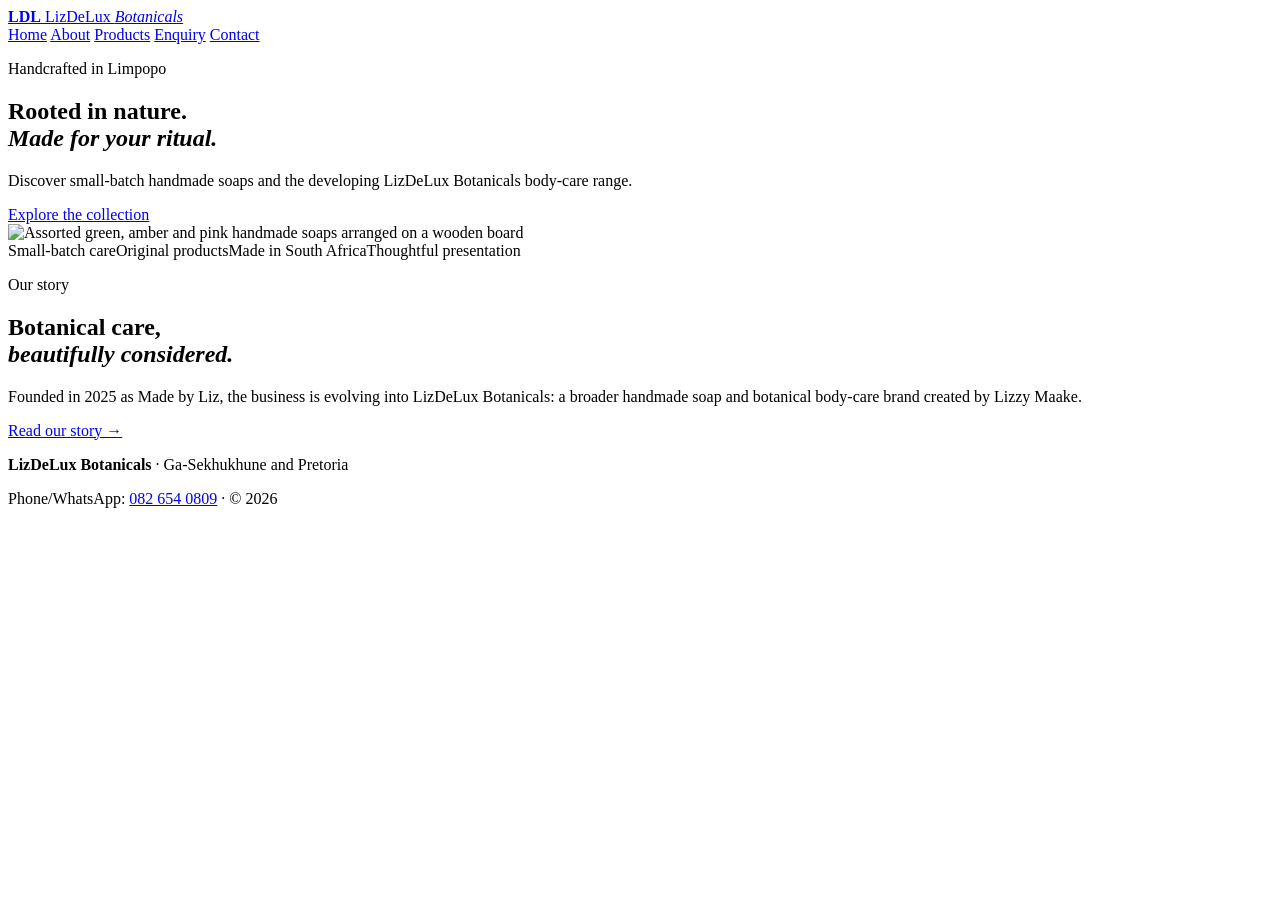
==== index.html @ 97d13563 "Add files via upload" ====
<!DOCTYPE html>
<html lang="en">
<head>
  <meta charset="UTF-8">
  <meta name="viewport" content="width=device-width, initial-scale=1.0">
  <meta name="description" content="LizDeLux Botanicals handmade soaps and developing botanical body-care range.">
  <title>LizDeLux Botanicals | Home</title>
  <link rel="stylesheet" href="css/style.css">
</head>
<body>
  <!-- Shared website header and navigation -->
  <header class="site-header">
    <a class="logo" href="index.html"><b>LDL</b> LizDeLux <em>Botanicals</em></a>
    <nav aria-label="Main navigation">
      <a class="active" href="index.html">Home</a>
      <a href="about.html">About</a>
      <a href="products.html">Products</a>
      <a href="enquiry.html">Enquiry</a>
      <a href="contact.html">Contact</a>
    </nav>
  </header>
  <main>
    <!-- Homepage hero introduces the organisation and primary action -->
    <section class="hero">
      <div class="hero-copy">
        <p class="eyebrow">Handcrafted in Limpopo</p>
        <h1>Rooted in nature.<br><em>Made for your ritual.</em></h1>
        <p>Discover small-batch handmade soaps and the developing LizDeLux Botanicals body-care range.</p>
        <a class="button" href="products.html">Explore the collection</a>
      </div>
      <img src="images/products/assorted-handmade-soaps-board.jpg" alt="Assorted green, amber and pink handmade soaps arranged on a wooden board" width="600">
    </section>
    <section class="values" aria-label="Brand values">
      <span>Small-batch care</span><span>Original products</span><span>Made in South Africa</span><span>Thoughtful presentation</span>
    </section>
    <section class="split">
      <div><p class="eyebrow">Our story</p><h2>Botanical care,<br><em>beautifully considered.</em></h2></div>
      <div><p>Founded in 2025 as Made by Liz, the business is evolving into LizDeLux Botanicals: a broader handmade soap and botanical body-care brand created by Lizzy Maake.</p><a class="link" href="about.html">Read our story →</a></div>
    </section>
  </main>
  <footer><p><b>LizDeLux Botanicals</b> · Ga-Sekhukhune and Pretoria</p><p>Phone/WhatsApp: <a href="tel:+27826540809">082 654 0809</a> · © 2026</p></footer>
</body>
</html>
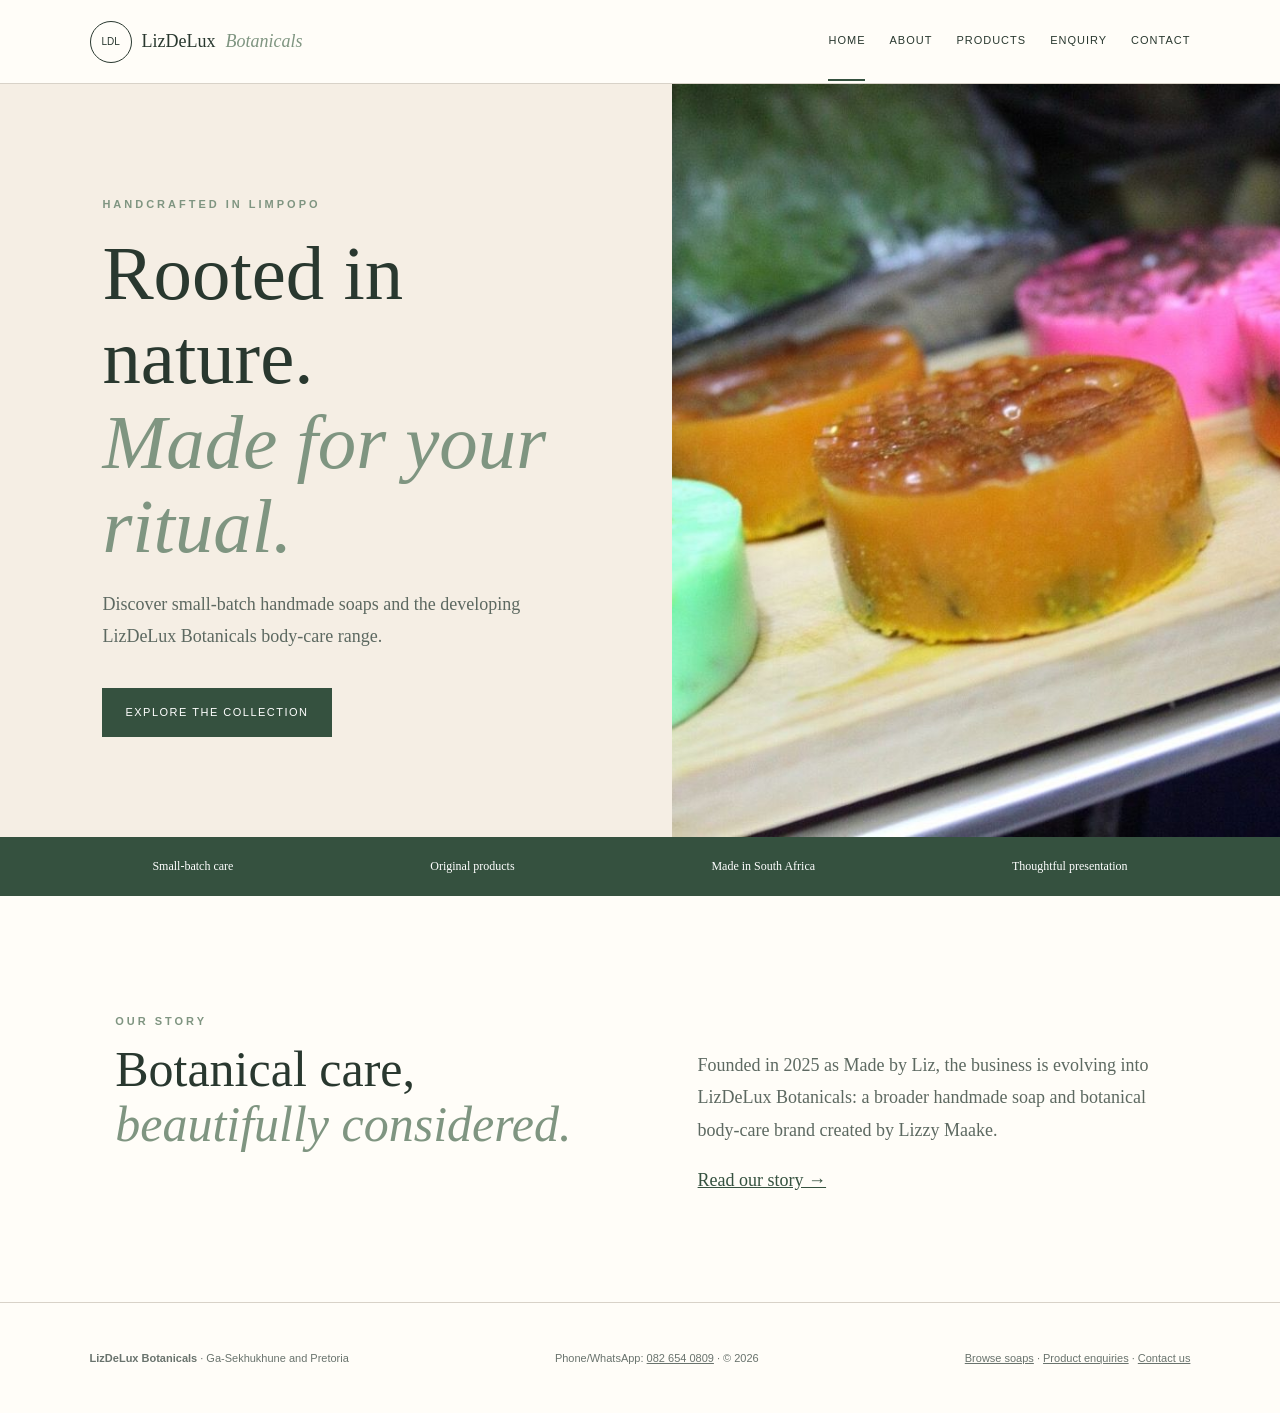
==== commit 12a0894d: "Add Part 3 interactions, validated forms, SEO and feedback review" ====
--- a/index.html
+++ b/index.html
@@ -3,23 +3,26 @@
 <head>
   <meta charset="UTF-8">
   <meta name="viewport" content="width=device-width, initial-scale=1.0">
-  <meta name="description" content="LizDeLux Botanicals handmade soaps and developing botanical body-care range.">
+  <meta name="description" content="Discover South African handmade soaps from LizDeLux Botanicals. Explore small-batch botanical soaps and enquire in Ga-Sekhukhune or Pretoria.">
   <title>LizDeLux Botanicals | Home</title>
   <link rel="stylesheet" href="css/style.css">
+  <script src="js/config.js" defer></script>
+  <script src="js/app.js" defer></script>
 </head>
 <body>
+  <a class="skip-link" href="#main">Skip to content</a>
   <!-- Shared website header and navigation -->
   <header class="site-header">
     <a class="logo" href="index.html"><b>LDL</b> LizDeLux <em>Botanicals</em></a>
     <nav aria-label="Main navigation">
-      <a class="active" href="index.html">Home</a>
+      <a class="active" aria-current="page" href="index.html">Home</a>
       <a href="about.html">About</a>
       <a href="products.html">Products</a>
       <a href="enquiry.html">Enquiry</a>
       <a href="contact.html">Contact</a>
     </nav>
   </header>
-  <main>
+  <main id="main">
     <!-- Homepage hero introduces the organisation and primary action -->
     <section class="hero">
       <div class="hero-copy">
@@ -28,7 +31,7 @@
         <p>Discover small-batch handmade soaps and the developing LizDeLux Botanicals body-care range.</p>
         <a class="button" href="products.html">Explore the collection</a>
       </div>
-      <img src="images/products/assorted-handmade-soaps-board.jpg" alt="Assorted green, amber and pink handmade soaps arranged on a wooden board" width="600">
+      <img src="images/products/assorted-handmade-soaps-board.jpg" alt="Assorted green, amber and pink handmade soaps arranged on a wooden board" fetchpriority="high" decoding="async" width="1200" height="800">
     </section>
     <section class="values" aria-label="Brand values">
       <span>Small-batch care</span><span>Original products</span><span>Made in South Africa</span><span>Thoughtful presentation</span>
@@ -38,6 +41,6 @@
       <div><p>Founded in 2025 as Made by Liz, the business is evolving into LizDeLux Botanicals: a broader handmade soap and botanical body-care brand created by Lizzy Maake.</p><a class="link" href="about.html">Read our story →</a></div>
     </section>
   </main>
-  <footer><p><b>LizDeLux Botanicals</b> · Ga-Sekhukhune and Pretoria</p><p>Phone/WhatsApp: <a href="tel:+27826540809">082 654 0809</a> · © 2026</p></footer>
+  <footer><p><b>LizDeLux Botanicals</b> · Ga-Sekhukhune and Pretoria</p><p>Phone/WhatsApp: <a href="tel:+27826540809">082 654 0809</a> · © 2026</p><p><a href="products.html">Browse soaps</a> · <a href="enquiry.html">Product enquiries</a> · <a href="contact.html">Contact us</a></p></footer>
 </body>
 </html>
--- a/css/style.css
+++ b/css/style.css
@@ -0,0 +1,140 @@
+:root {
+  --ink: #29382f;
+  --green: #35513f;
+  --sage: #7f9581;
+  --cream: #f5eee4;
+  --paper: #fffdf8;
+  --line: #d8d2c8;
+}
+
+* { box-sizing: border-box; }
+html { scroll-behavior: smooth; }
+body { margin: 0; color: var(--ink); background: var(--paper); font: 16px/1.7 Arial, sans-serif; }
+img { display: block; max-width: 100%; }
+a { color: var(--green); }
+a:focus-visible, button:focus-visible, input:focus-visible, select:focus-visible, textarea:focus-visible {
+  outline: 3px solid #b86f58;
+  outline-offset: 3px;
+}
+
+.site-header {
+  min-height: 84px;
+  padding: 0 7%;
+  display: flex;
+  align-items: center;
+  justify-content: space-between;
+  border-bottom: 1px solid var(--line);
+  background: var(--paper);
+}
+
+.logo { display: flex; align-items: center; gap: 10px; color: var(--ink); text-decoration: none; font: 18px Georgia, serif; }
+.logo b { border: 1px solid; border-radius: 50%; width: 42px; height: 42px; display: grid; place-items: center; font: 10px Arial, sans-serif; }
+.logo em { color: var(--sage); }
+nav { display: flex; gap: 24px; }
+nav a { color: var(--ink); text-decoration: none; text-transform: uppercase; letter-spacing: 1px; font-size: 11px; padding: 29px 0; border-bottom: 2px solid transparent; }
+nav a.active, nav a:hover, nav a:focus { border-color: var(--green); }
+
+.hero { min-height: 620px; display: grid; grid-template-columns: 1.05fr .95fr; background: var(--cream); }
+.hero-copy { padding: 100px 8vw; }
+.hero > img { width: 100%; height: 100%; min-height: 620px; object-fit: cover; }
+.eyebrow { text-transform: uppercase; letter-spacing: 3px; font-size: 11px; font-weight: bold; color: var(--sage); }
+h1, h2 { font-family: Georgia, serif; font-weight: normal; line-height: 1.1; }
+h1 { font-size: clamp(44px, 6vw, 78px); margin: 18px 0; }
+h1 em, h2 em { color: var(--sage); }
+.hero p:not(.eyebrow) { max-width: 520px; font: 18px/1.8 Georgia, serif; color: #5d6961; }
+.button { display: inline-block; background: var(--green); color: #fff; border: 0; text-decoration: none; text-transform: uppercase; letter-spacing: 1.5px; font-size: 11px; padding: 15px 23px; margin-top: 18px; cursor: pointer; }
+
+.values { background: var(--green); color: white; display: flex; justify-content: space-around; gap: 20px; padding: 22px 5%; font: 12px Georgia, serif; }
+.split { display: grid; grid-template-columns: 1fr 1fr; gap: 9vw; padding: 105px 9%; }
+.split h2 { font-size: 50px; margin: 0; }
+.split > div:last-child { font: 18px/1.8 Georgia, serif; color: #5d6961; padding-top: 30px; }
+.link { color: var(--green); }
+
+.page-hero { padding: 90px 9%; background: var(--cream); }
+.page-hero h1 { margin-bottom: 20px; }
+.page-hero > p:last-child { max-width: 700px; }
+.content { max-width: 860px; padding: 75px 9%; margin: auto; }
+.content h2 { font-size: 32px; margin-top: 45px; }
+.about-grid { display: grid; grid-template-columns: .85fr 1.15fr; gap: 5vw; align-items: start; padding: 75px 9%; }
+.about-grid > img { width: 100%; max-height: 720px; object-fit: cover; }
+.about-grid .content { padding: 0; }
+
+.cards { display: grid; grid-template-columns: repeat(3, 1fr); gap: 28px; padding: 70px 7%; }
+.cards article { border: 1px solid var(--line); background: #fff; }
+.cards article img { width: 100%; height: 330px; object-fit: cover; }
+.card-copy { padding: 22px; }
+.card-copy h2 { font-size: 27px; margin: 0 0 10px; }
+.card-copy strong { color: var(--green); font-size: 20px; }
+.planned { margin-bottom: 70px; background: var(--cream); }
+
+.contact { display: grid; grid-template-columns: 1fr 1fr; gap: 9vw; padding: 100px 9%; background: #dce5da; }
+.contact form { display: grid; gap: 10px; }
+.contact label { margin-top: 8px; font-size: 11px; text-transform: uppercase; letter-spacing: 1px; }
+.contact input, .contact textarea, .contact select { width: 100%; border: 0; border-bottom: 1px solid #839085; background: transparent; padding: 12px 0; font: 16px Georgia, serif; }
+.contact address { font-style: normal; line-height: 2; }
+.enquiry-layout img { width: min(100%, 420px); max-height: 430px; margin-top: 25px; object-fit: cover; }
+
+footer { padding: 35px 7%; border-top: 1px solid var(--line); display: flex; justify-content: space-between; gap: 25px; font-size: 11px; color: #69736d; }
+footer a { color: inherit; }
+
+@media (max-width: 850px) {
+  .site-header { padding: 18px 5%; align-items: flex-start; flex-direction: column; gap: 12px; }
+  nav { width: 100%; gap: 8px 18px; flex-wrap: wrap; }
+  nav a { padding: 6px 0; }
+  .hero, .split, .contact, .about-grid { grid-template-columns: 1fr; }
+  .hero-copy, .page-hero, .split, .contact, .about-grid { padding: 65px 7%; }
+  .hero > img { min-height: 360px; max-height: 520px; }
+  .values { flex-wrap: wrap; }
+  .cards { grid-template-columns: 1fr; }
+  .split h2 { font-size: 40px; }
+  footer { flex-direction: column; }
+}
+
+@media (max-width: 480px) {
+  body { font-size: 15px; }
+  h1 { font-size: 40px; }
+  .hero-copy, .page-hero, .split, .contact, .about-grid, .cards { padding: 48px 6%; }
+  .cards article img { height: 260px; }
+  .button { width: 100%; text-align: center; }
+  footer { padding: 28px 6%; }
+}
+
+@media (prefers-reduced-motion: reduce) {
+  html { scroll-behavior: auto; }
+}
+/* Part 3: controls, accessible feedback, lightbox and gentle transitions. */
+.skip-link { position:absolute; left:1rem; top:-100px; z-index:2000; background:var(--paper); padding:12px; }
+.skip-link:focus { top:1rem; }
+.catalogue-controls { padding:35px 7% 0; display:flex; flex-wrap:wrap; gap:25px; align-items:end; }
+.catalogue-controls label { display:block; font-weight:bold; font-size:13px; }
+.catalogue-controls input,.catalogue-controls select { padding:12px; font:inherit; border:1px solid var(--line); background:white; max-width:100%; }
+.catalogue-controls input { width:310px; }
+.catalogue-controls p { flex-basis:100%; margin:0; }
+.image-button { display:block; padding:0; border:0; width:100%; cursor:zoom-in; background:var(--cream); overflow:hidden; }
+.image-button img { transition:transform .25s ease; }
+.image-button:hover img { transform:scale(1.035); }
+.button { transition:background-color .2s ease,transform .2s ease; }
+.button:hover { background:#243b2d; transform:translateY(-2px); }
+.button:disabled { opacity:.6; cursor:wait; }
+.cards article { animation:appear .3s ease; }
+@keyframes appear { from { opacity:0; transform:translateY(8px); } to { opacity:1; transform:translateY(0); } }
+dialog { width:min(90vw,850px); max-height:90vh; overflow:auto; border:1px solid var(--line); background:var(--paper); padding:20px; }
+dialog::backdrop { background:rgb(17 30 22 / .8); }
+dialog img { max-height:65vh; width:auto; margin:15px auto; object-fit:contain; }
+dialog .button { margin:0; }
+.faq { padding-top:0; }
+details { border-bottom:1px solid var(--line); padding:16px 0; }
+summary { cursor:pointer; font-weight:bold; }
+.field-error { color:#7b211d; font-size:13px; line-height:1.4; }
+[aria-invalid="true"] { outline:2px solid #9a3026; outline-offset:2px; }
+.form-note { font-size:14px; }
+.form-result:not(:empty) { background:var(--paper); padding:22px; border-left:4px solid var(--green); margin-top:15px; }
+.form-result h2 { font-size:28px; }
+.form-result textarea { background:#fff; border:1px solid var(--line); padding:12px; }
+.map-section { padding:65px 9%; }
+.map-section h2 { font-size:38px; }
+#service-map { height:400px; background:var(--cream); border:1px solid var(--line); z-index:0; }
+footer { flex-wrap:wrap; }
+@media(max-width:480px) { .catalogue-controls { padding:30px 6% 0; } .catalogue-controls>div { width:100%; } .catalogue-controls input,.catalogue-controls select { width:100%; } #service-map { height:320px; } }
+@media(prefers-reduced-motion:reduce) { *,*::before,*::after { animation:none!important; transition:none!important; } }
+img { height: auto; } .hero > img { height: 100%; } .cards article img { height: 330px; } @media(max-width:480px) { .cards article img { height:260px; } }
